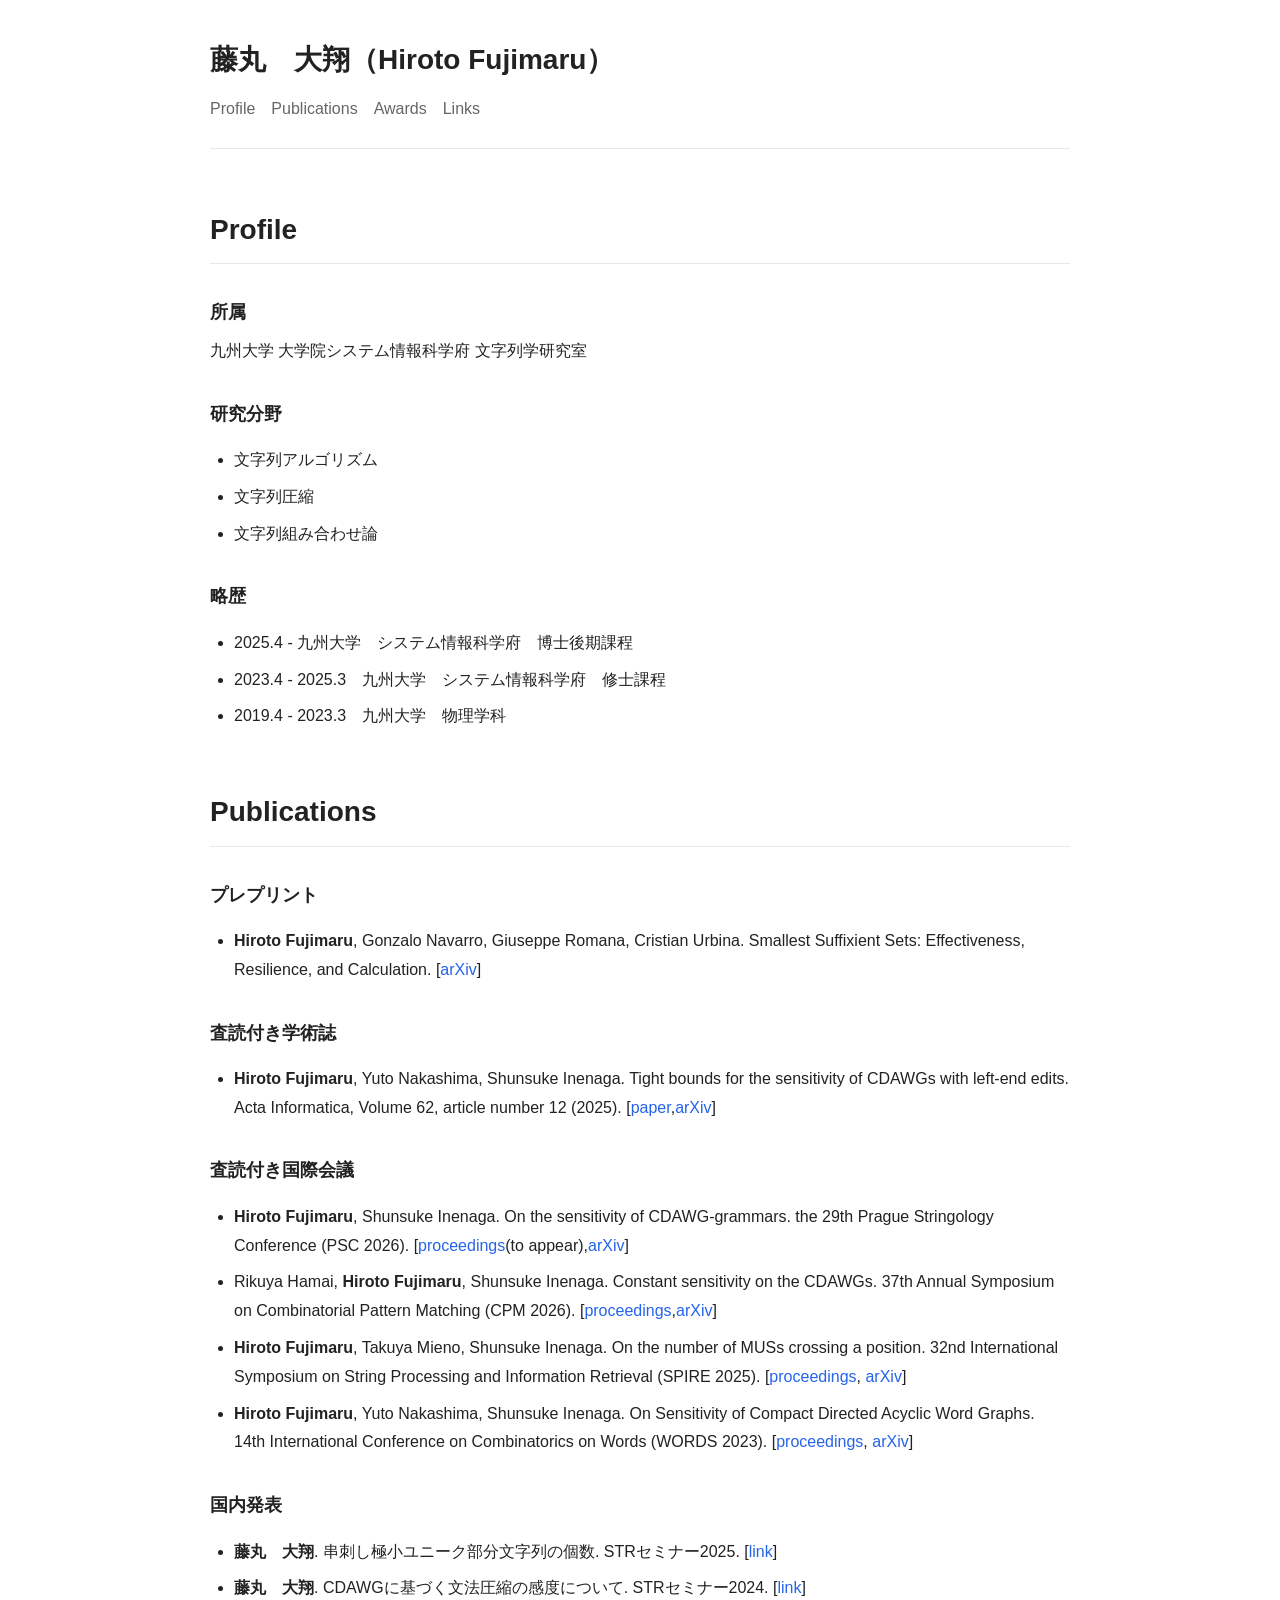
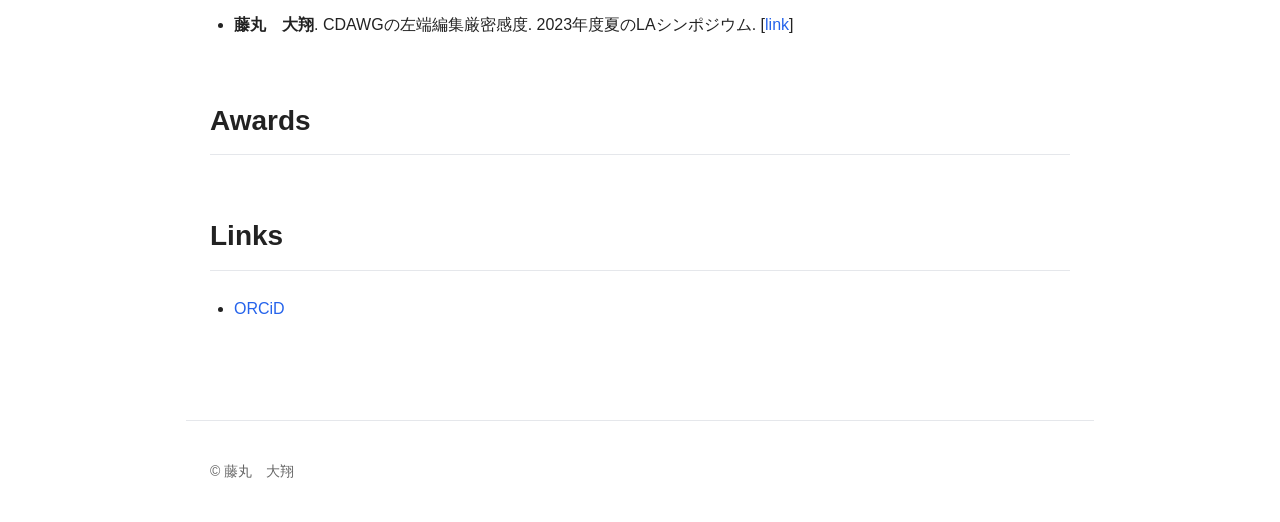
==== index.html @ 754b8659 "Update index.html" ====
<!doctype html>
<html lang="ja">
<head>
  <meta charset="utf-8">
  <meta name="viewport" content="width=device-width, initial-scale=1">
  <title>藤丸　大翔 | Portfolio</title>
  <meta name="description" content="あなたの名前のポートフォリオサイト">

  <link rel="stylesheet" href="style.css">
</head>

<body>
  <div class="content">
    <header class="site-header">
      <h1>藤丸　大翔（Hiroto Fujimaru）</h1>

      <nav class="header-nav">
        <a href="#profile">Profile</a>
        <a href="#publications">Publications</a>
        <a href="#awards">Awards</a>
        <a href="#links">Links</a>
      </nav>
    </header>

    <main>
      <section id="profile" class="section">
        <h2>Profile</h2>

        <h3>所属</h3>
          九州大学 大学院システム情報科学府
          文字列学研究室

        <h3>研究分野</h3>
        <ul>
          <li>文字列アルゴリズム</li>
          <li>文字列圧縮</li>
          <li>文字列組み合わせ論</li>
        </ul>
        <h3>略歴</h3>
        <ul>
          <li>2025.4 - 九州大学　システム情報科学府　博士後期課程</li>
          <li>2023.4 - 2025.3　九州大学　システム情報科学府　修士課程</li>
          <li>2019.4 - 2023.3　九州大学　物理学科</li>
        </ul>
      </section>

      <section id="publications" class="section">
        <h2>Publications</h2>

        <h3>プレプリント</h3>
        <ul>
          <li>
            <strong>Hiroto Fujimaru</strong>, Gonzalo Navarro, Giuseppe Romana, Cristian Urbina.
            Smallest Suffixient Sets: Effectiveness, Resilience, and Calculation.
            [<a href="https://arxiv.org/abs/2506.05638">arXiv</a>]
          </li>
        </ul>

        <h3>査読付き学術誌</h3>
          <ul>
          <li>
            <strong>Hiroto Fujimaru</strong>, Yuto Nakashima, Shunsuke Inenaga.
            Tight bounds for the sensitivity of CDAWGs with left-end edits.
            Acta Informatica, Volume 62, article number 12 (2025).
            [<a href="https://link.springer.com/article/10.1007/s00236-025-00478-y">paper</a>,<a href="https://arxiv.org/abs/2303.01726v5">arXiv</a>]
          </li>
          </ul>
        <h3>査読付き国際会議</h3>
        <ul>
          <li>
            <strong>Hiroto Fujimaru</strong>, Shunsuke Inenaga.
            On the sensitivity of CDAWG-grammars.
            the 29th Prague Stringology Conference (PSC 2026).
            [<a href="#">proceedings</a>(to appear),<a href="https://arxiv.org/abs/2503.02415">arXiv</a>]
          </li>
          <li>
            Rikuya Hamai, <strong>Hiroto Fujimaru</strong>, Shunsuke Inenaga.
            Constant sensitivity on the CDAWGs.
           37th Annual Symposium on Combinatorial Pattern Matching (CPM 2026).
            [<a href="https://drops.dagstuhl.de/entities/document/10.4230/LIPIcs.CPM.2026.8">proceedings</a>,<a href="https://arxiv.org/abs/2502.05915">arXiv</a>]
          </li>
          <li>
            <strong>Hiroto Fujimaru</strong>, Takuya Mieno, Shunsuke Inenaga.
            On the number of MUSs crossing a position.
           32nd International Symposium on String Processing and Information Retrieval (SPIRE 2025).
            [<a href="https://link.springer.com/chapter/10.1007/978-3-032-05228-5_11">proceedings</a>, <a href="https://arxiv.org/abs/2508.16092">arXiv</a>]
          </li>
          <li>
            <strong>Hiroto Fujimaru</strong>, Yuto Nakashima, Shunsuke Inenaga.
            On Sensitivity of Compact Directed Acyclic Word Graphs.
           14th International Conference on Combinatorics on Words (WORDS 2023).
            [<a href="https://link.springer.com/chapter/10.1007/978-3-031-33180-0_13">proceedings</a>, <a href="https://arxiv.org/abs/2303.01726v2">arXiv</a>]
          </li>
        </ul>

        <h3>国内発表</h3>
        <ul>
          <li>
            <strong>藤丸　大翔</strong>.
            串刺し極小ユニーク部分文字列の個数.
            STRセミナー2025.
            [<a href="https://str-seminar.github.io/2025/index.html">link</a>]
          </li>
          <li>
            <strong>藤丸　大翔</strong>.
            CDAWGに基づく文法圧縮の感度について.
            STRセミナー2024.
            [<a href="https://sites.google.com/view/str2024sapporo#h.zbkjpojqd9g">link</a>]
          </li>
          <li>
            <strong>藤丸　大翔</strong>.
            CDAWGの左端編集厳密感度.
            2023年度夏のLAシンポジウム.
            [<a href="https://la-symposium.github.io/2023/summer.html">link</a>]
          </li>
        </ul>
      </section>

      <section id="awards" class="section">
        <h2>Awards</h2>
        <ul>
        </ul>
      </section>

      <section id="links" class="section">
        <h2>Links</h2>
        <ul>
           <li>
           <a href="https://orcid.org/0009-0001-0690-7442">ORCiD</a>
           </li>
        </ul>
      </section>
    </main>
  </div>

  <footer>
    <p>&copy; 藤丸　大翔</p>
  </footer>

  <script src="script.js"></script>
</body>
</html>
---- style.css ----
:root {
  --bg: #ffffff;
  --text: #222222;
  --muted: #666666;
  --link: #2563eb;
  --border: #e5e7eb;
  --section-bg: #ffffff;
}

body {
  margin: 0;
  font-family: -apple-system, BlinkMacSystemFont, "Segoe UI", sans-serif;
  line-height: 1.8;
  color: var(--text);
  background: var(--bg);
}

.content {
  max-width: 860px;
  margin: 0 auto;
  padding: 40px 24px;
}

.site-header {
  margin-bottom: 56px;
  padding-bottom: 24px;
  border-bottom: 1px solid var(--border);
}

.site-header h1 {
  margin: 0 0 16px;
  font-size: 28px;
  line-height: 1.4;
}

.header-nav {
  display: flex;
  flex-wrap: wrap;
  gap: 16px;
}

.header-nav a {
  color: var(--muted);
  text-decoration: none;
}

.header-nav a:hover {
  color: var(--link);
}

.section {
  margin-bottom: 56px;
}

.section h2 {
  font-size: 28px;
  margin-bottom: 24px;
  border-bottom: 1px solid var(--border);
  padding-bottom: 8px;
}

.section h3 {
  font-size: 18px;
  margin-top: 32px;
  margin-bottom: 8px;
}

ul {
  padding-left: 1.5em;
}

li {
  margin-bottom: 8px;
}

a {
  color: var(--link);
  text-decoration: none;
}

a:hover {
  text-decoration: underline;
}

footer {
  max-width: 860px;
  margin: 0 auto;
  padding: 24px;
  color: var(--muted);
  font-size: 14px;
  border-top: 1px solid var(--border);
}

@media (prefers-color-scheme: dark) {
  :root {
    --bg: #111111;
    --text: #eeeeee;
    --muted: #aaaaaa;
    --link: #93c5fd;
    --border: #333333;
    --section-bg: #111111;
  }
}
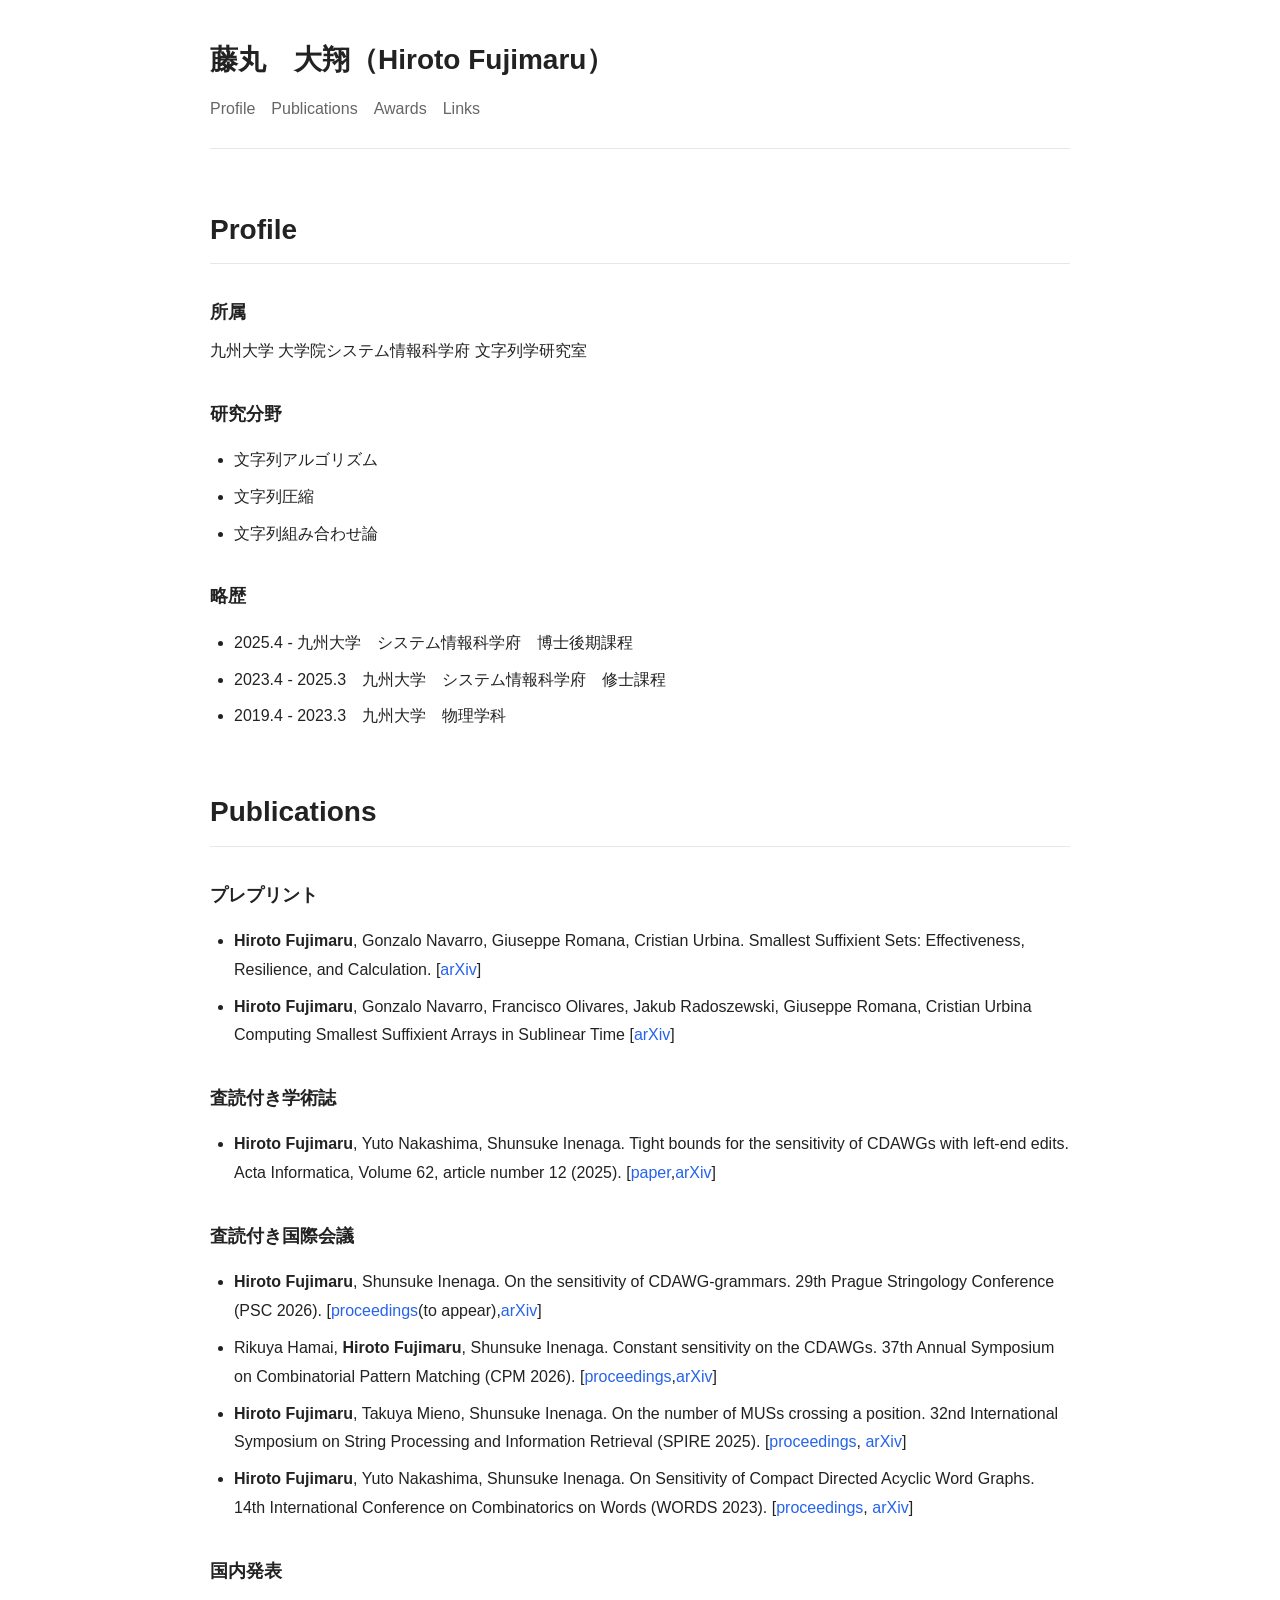
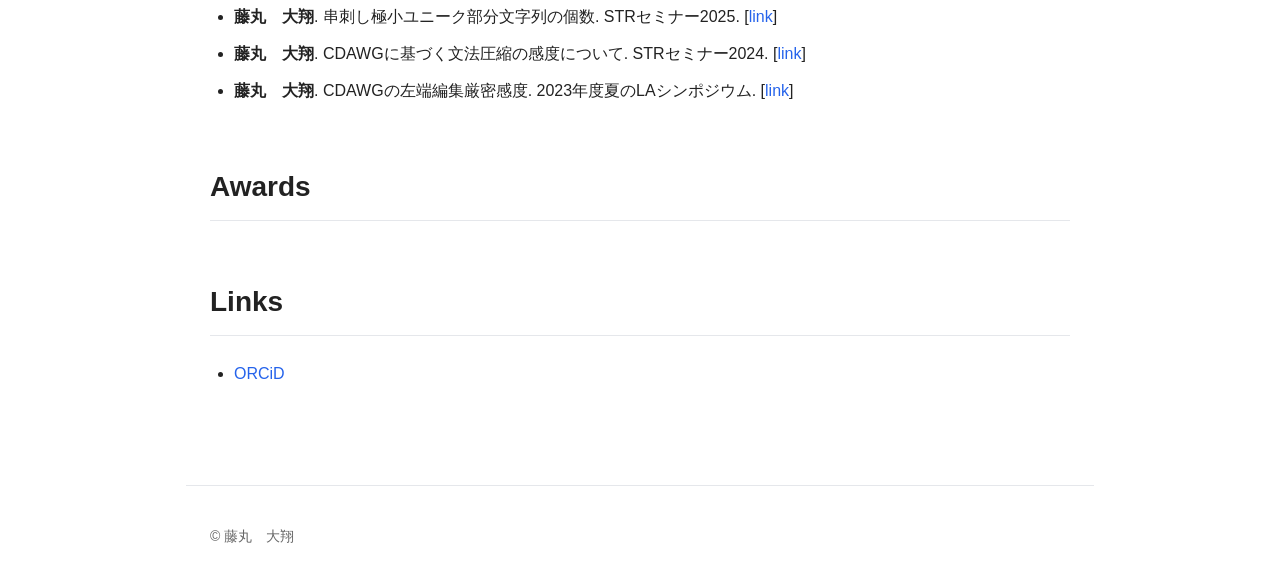
==== commit 61256cda: "Update index.html" ====
--- a/index.html
+++ b/index.html
@@ -54,6 +54,11 @@
             Smallest Suffixient Sets: Effectiveness, Resilience, and Calculation.
             [<a href="https://arxiv.org/abs/2506.05638">arXiv</a>]
           </li>
+          <li>
+            <strong>Hiroto Fujimaru</strong>, Gonzalo Navarro, Francisco Olivares, Jakub Radoszewski, Giuseppe Romana, Cristian Urbina
+            Computing Smallest Suffixient Arrays in Sublinear Time
+            [<a href="https://arxiv.org/abs/2607.00204">arXiv</a>]
+          </li>
         </ul>
 
         <h3>査読付き学術誌</h3>
@@ -70,7 +75,7 @@
           <li>
             <strong>Hiroto Fujimaru</strong>, Shunsuke Inenaga.
             On the sensitivity of CDAWG-grammars.
-            the 29th Prague Stringology Conference (PSC 2026).
+            29th Prague Stringology Conference (PSC 2026).
             [<a href="#">proceedings</a>(to appear),<a href="https://arxiv.org/abs/2503.02415">arXiv</a>]
           </li>
           <li>
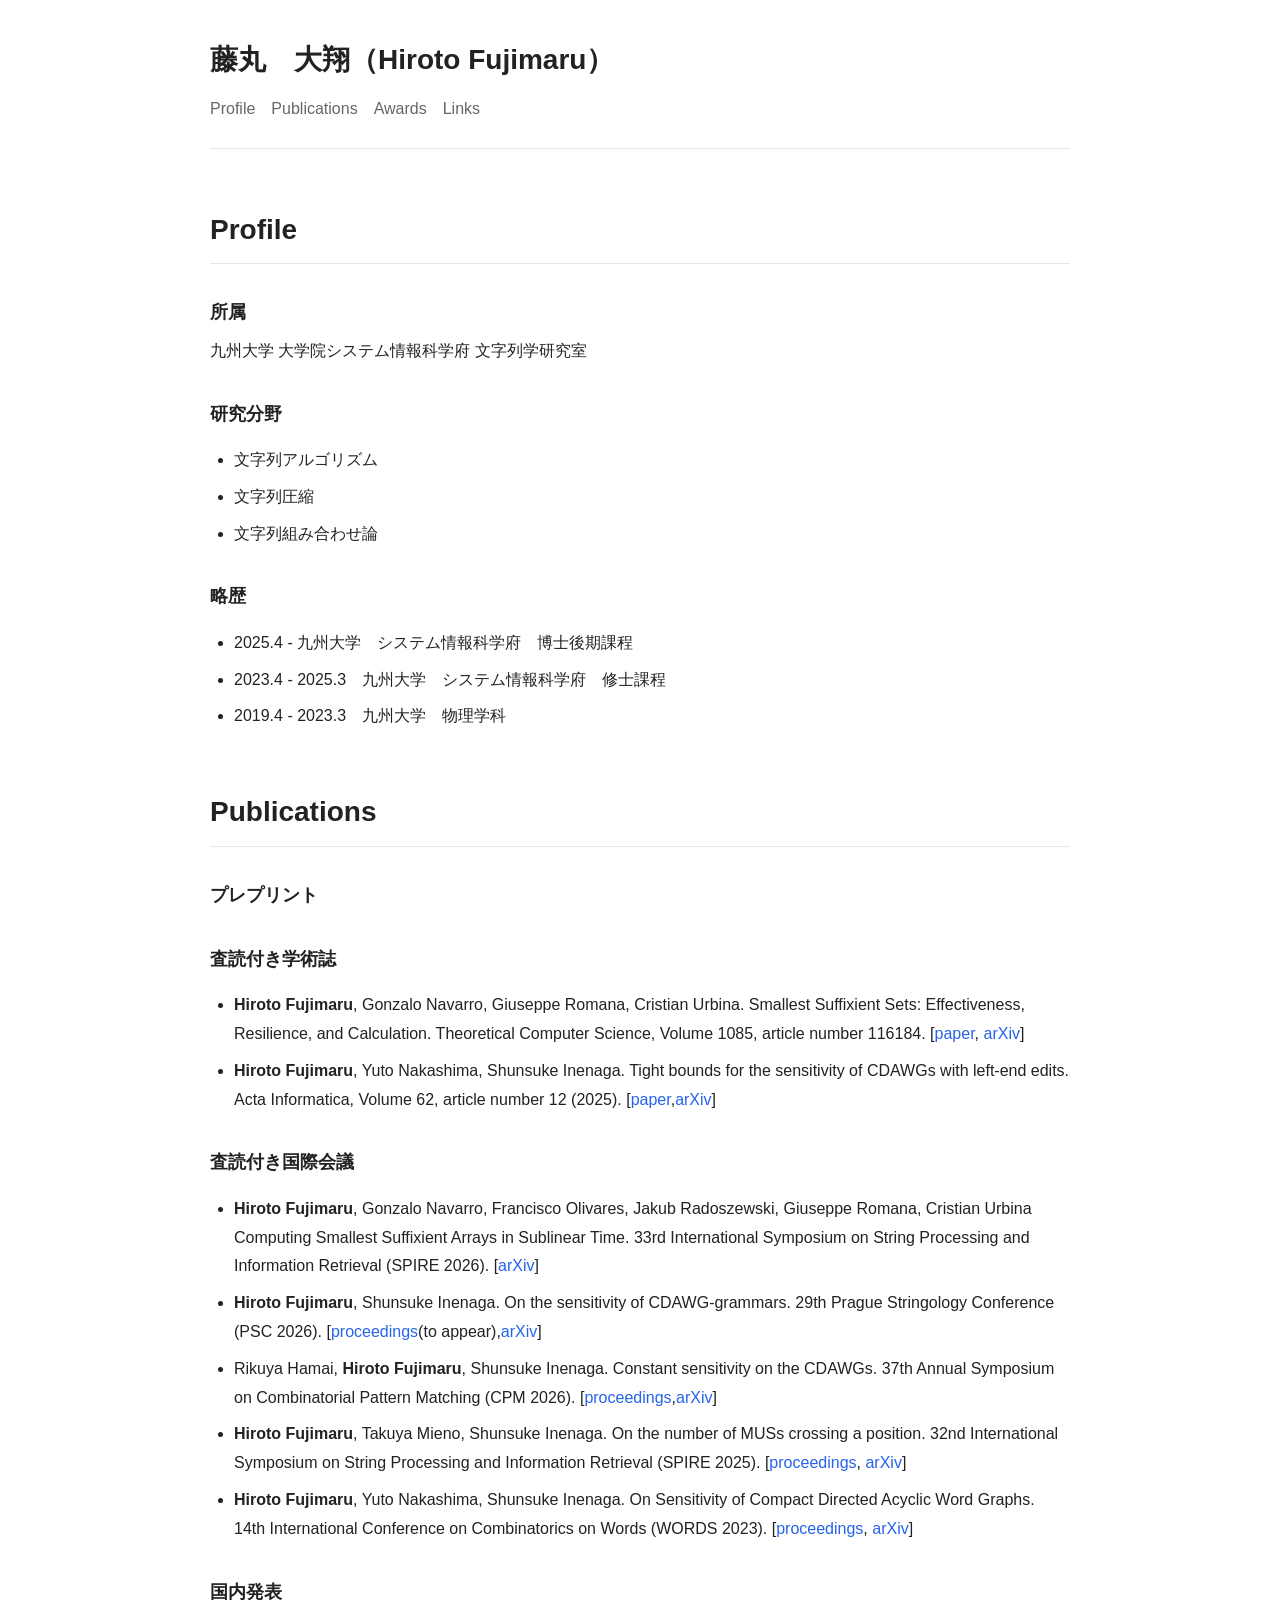
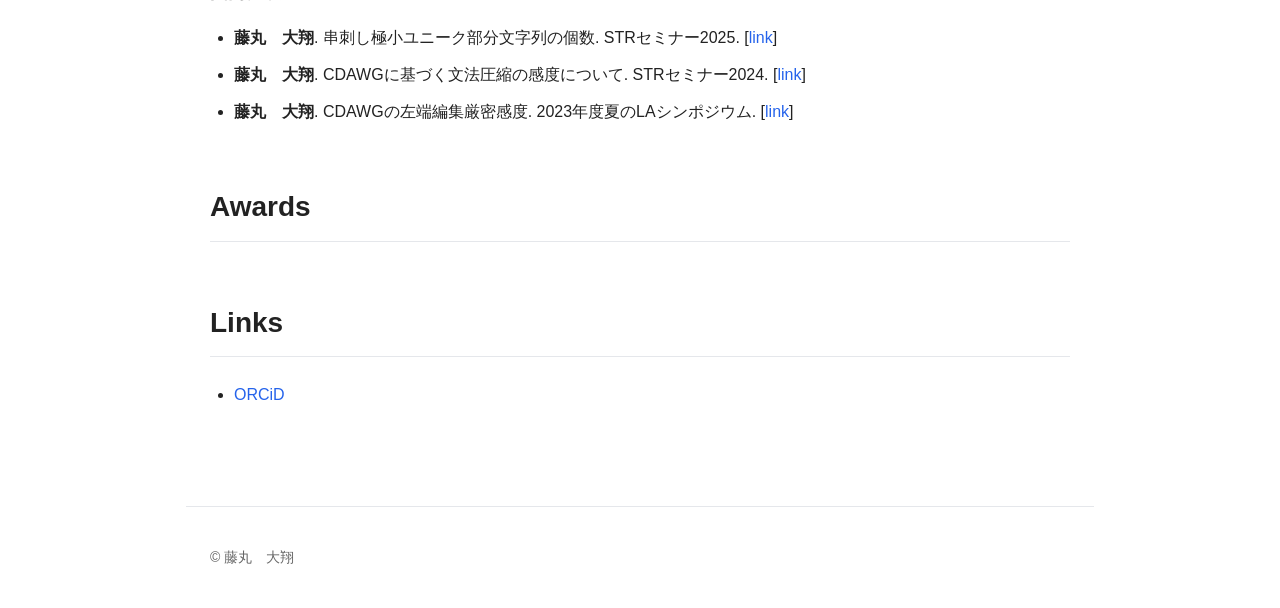
==== commit 22695780: "Update index.html" ====
--- a/index.html
+++ b/index.html
@@ -49,20 +49,17 @@
 
         <h3>プレプリント</h3>
         <ul>
-          <li>
-            <strong>Hiroto Fujimaru</strong>, Gonzalo Navarro, Giuseppe Romana, Cristian Urbina.
-            Smallest Suffixient Sets: Effectiveness, Resilience, and Calculation.
-            [<a href="https://arxiv.org/abs/2506.05638">arXiv</a>]
-          </li>
-          <li>
-            <strong>Hiroto Fujimaru</strong>, Gonzalo Navarro, Francisco Olivares, Jakub Radoszewski, Giuseppe Romana, Cristian Urbina
-            Computing Smallest Suffixient Arrays in Sublinear Time
-            [<a href="https://arxiv.org/abs/2607.00204">arXiv</a>]
-          </li>
+          
         </ul>
 
         <h3>査読付き学術誌</h3>
           <ul>
+          <li>
+            <strong>Hiroto Fujimaru</strong>, Gonzalo Navarro, Giuseppe Romana, Cristian Urbina.
+            Smallest Suffixient Sets: Effectiveness, Resilience, and Calculation.
+            Theoretical Computer Science, Volume 1085, article number 116184.
+            [<a href="https://www.sciencedirect.com/science/article/pii/S0304397526004135">paper</a>, <a href="https://arxiv.org/abs/2506.05638">arXiv</a>]
+          </li>
           <li>
             <strong>Hiroto Fujimaru</strong>, Yuto Nakashima, Shunsuke Inenaga.
             Tight bounds for the sensitivity of CDAWGs with left-end edits.
@@ -72,6 +69,12 @@
           </ul>
         <h3>査読付き国際会議</h3>
         <ul>
+          <li>
+            <strong>Hiroto Fujimaru</strong>, Gonzalo Navarro, Francisco Olivares, Jakub Radoszewski, Giuseppe Romana, Cristian Urbina
+            Computing Smallest Suffixient Arrays in Sublinear Time.
+            33rd International Symposium on String Processing and Information Retrieval (SPIRE 2026).
+            [<a href="https://arxiv.org/abs/2607.00204">arXiv</a>]
+          </li>
           <li>
             <strong>Hiroto Fujimaru</strong>, Shunsuke Inenaga.
             On the sensitivity of CDAWG-grammars.
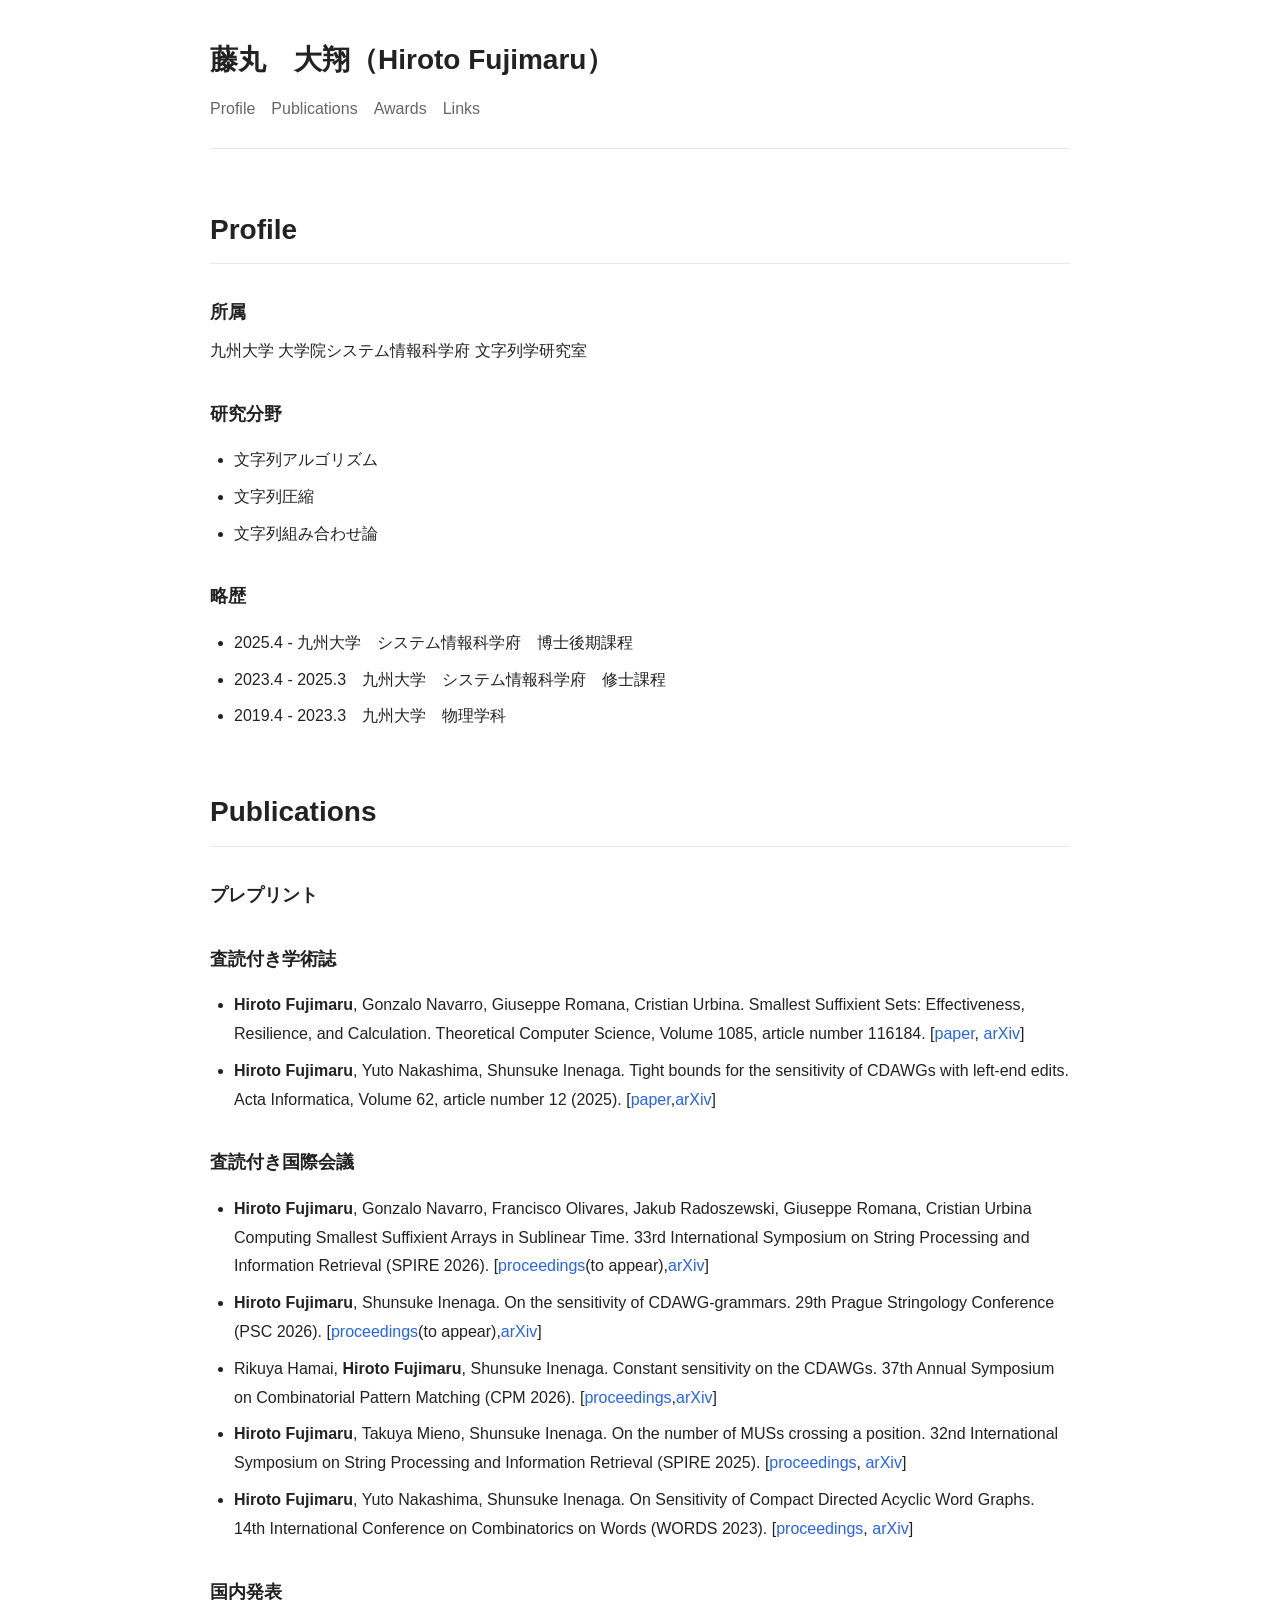
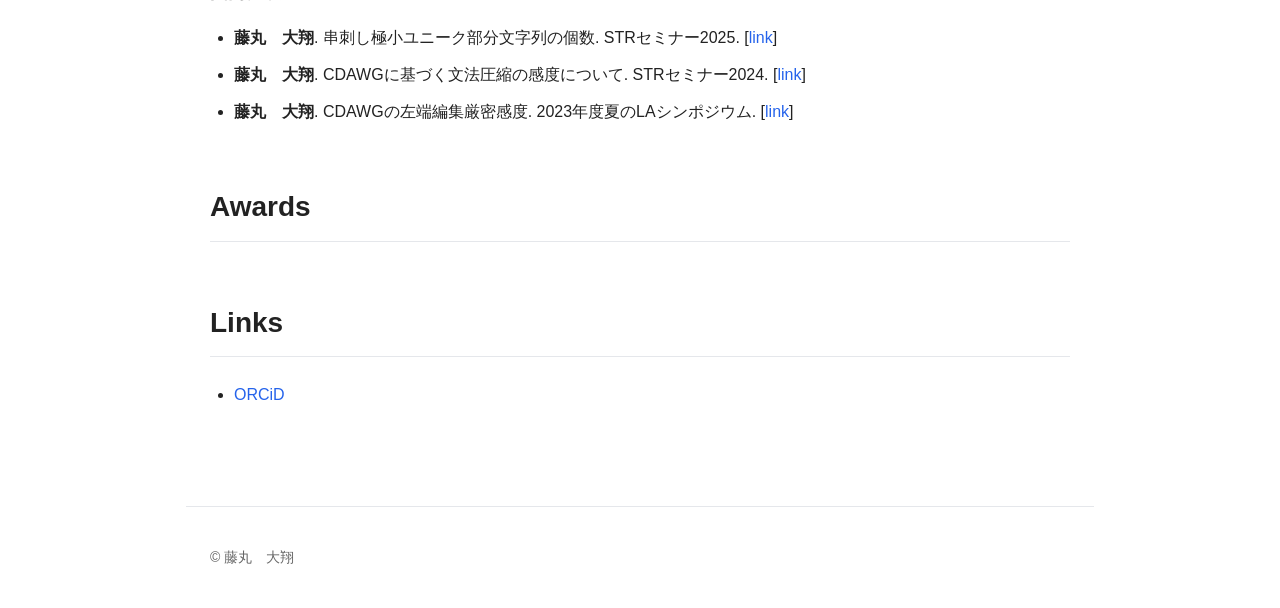
==== commit 76106238: "Update index.html" ====
--- a/index.html
+++ b/index.html
@@ -73,7 +73,7 @@
             <strong>Hiroto Fujimaru</strong>, Gonzalo Navarro, Francisco Olivares, Jakub Radoszewski, Giuseppe Romana, Cristian Urbina
             Computing Smallest Suffixient Arrays in Sublinear Time.
             33rd International Symposium on String Processing and Information Retrieval (SPIRE 2026).
-            [<a href="https://arxiv.org/abs/2607.00204">arXiv</a>]
+            [<a href="#">proceedings</a>(to appear),<a href="https://arxiv.org/abs/2607.00204">arXiv</a>]
           </li>
           <li>
             <strong>Hiroto Fujimaru</strong>, Shunsuke Inenaga.
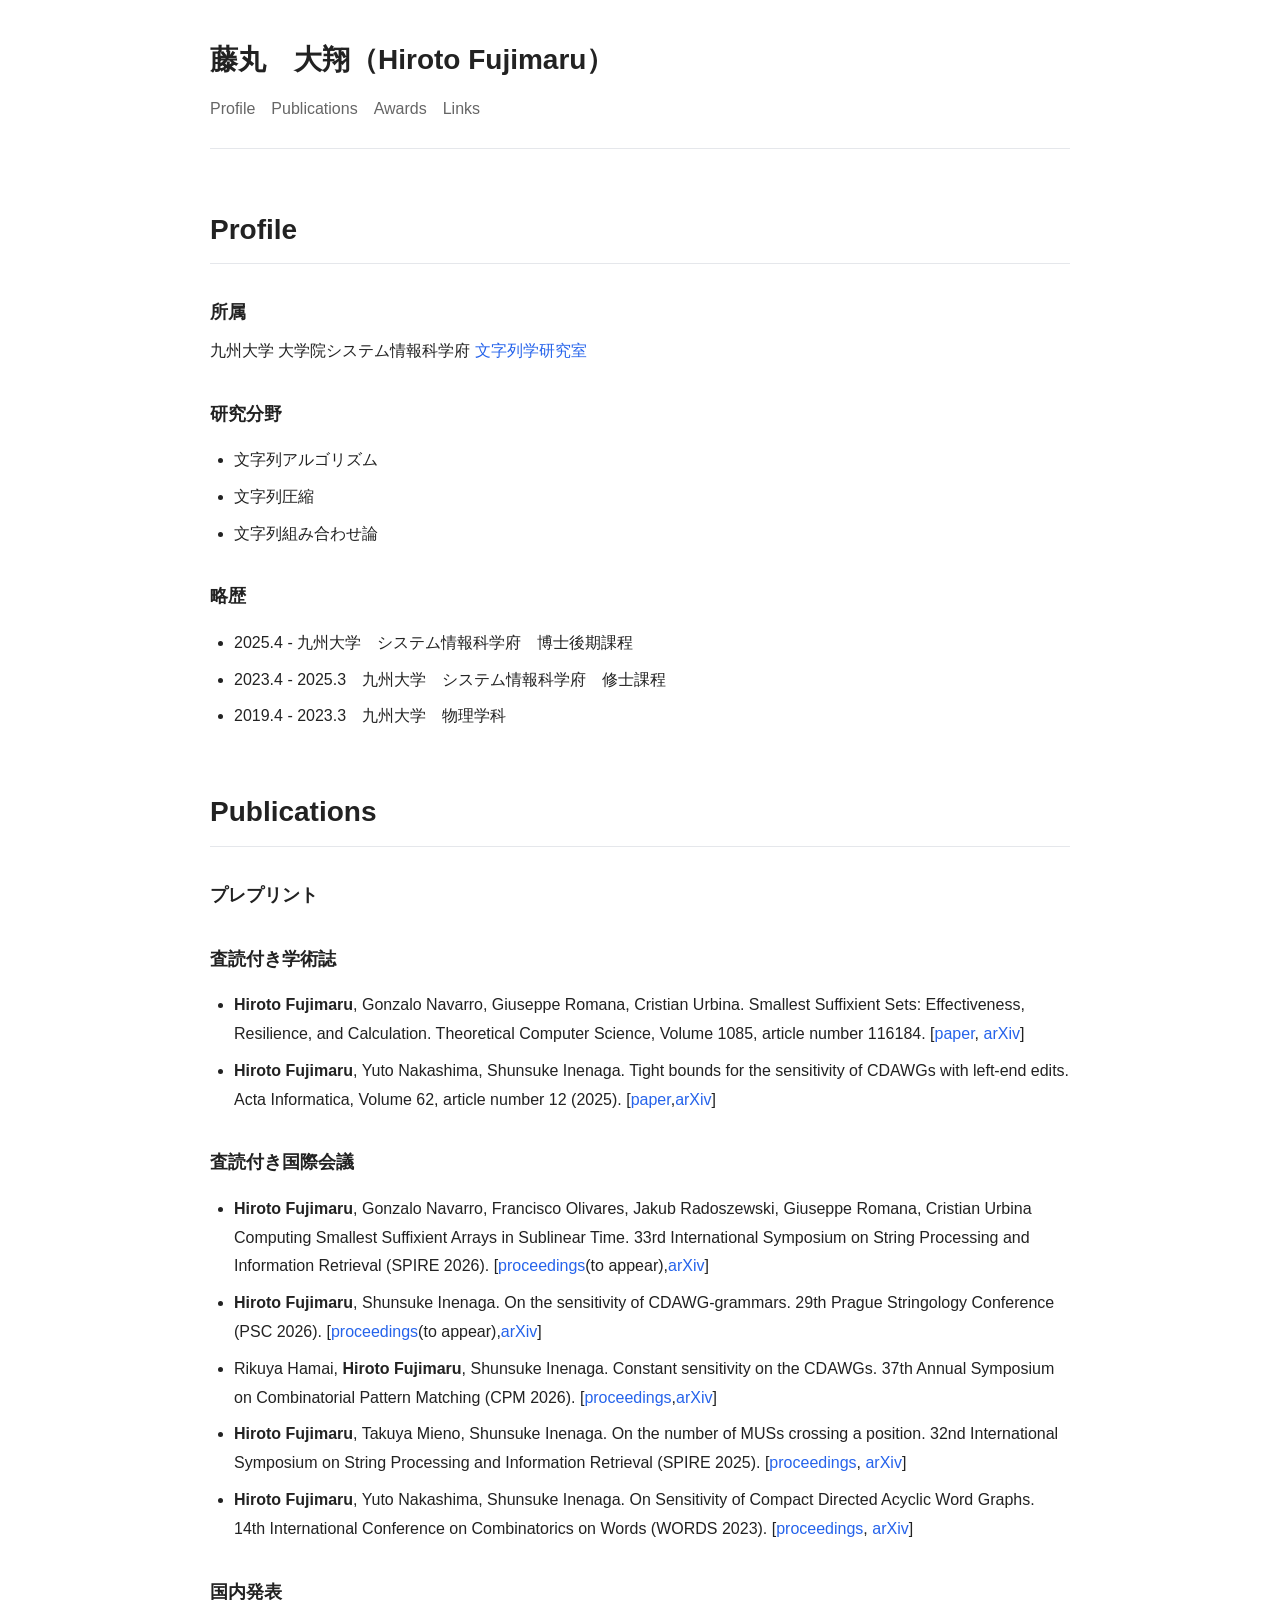
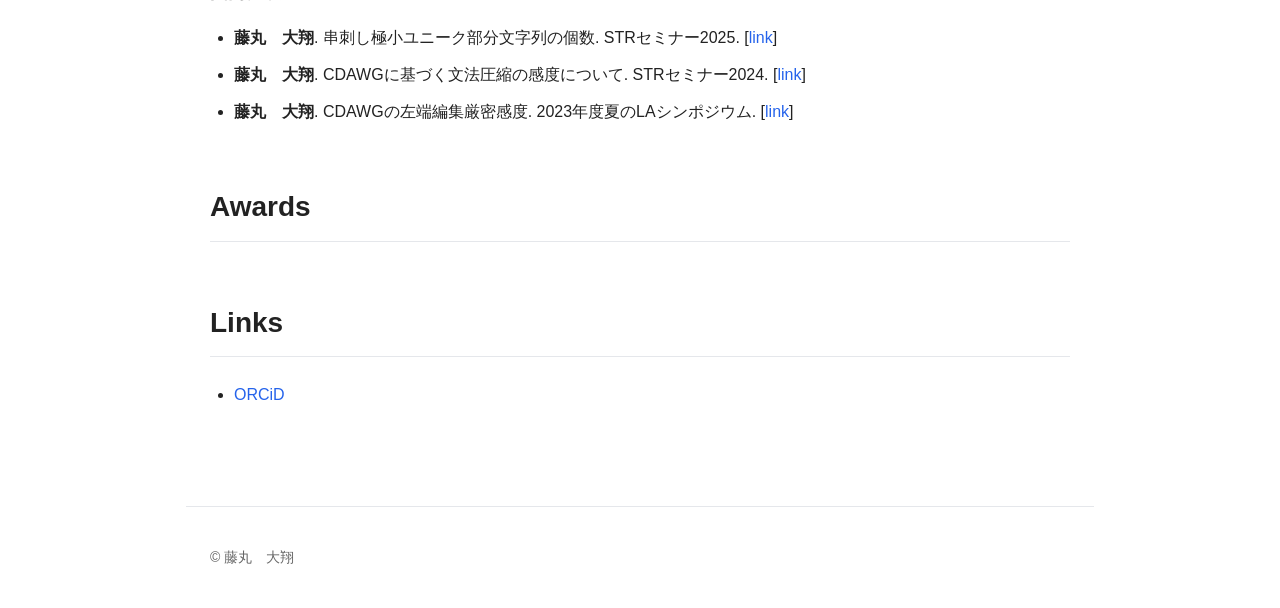
==== commit 71c1f702: "Update index.html" ====
--- a/index.html
+++ b/index.html
@@ -28,7 +28,7 @@
 
         <h3>所属</h3>
           九州大学 大学院システム情報科学府
-          文字列学研究室
+           <a href="https://sites.google.com/view/strads-qu/home">文字列学研究室</a>
 
         <h3>研究分野</h3>
         <ul>
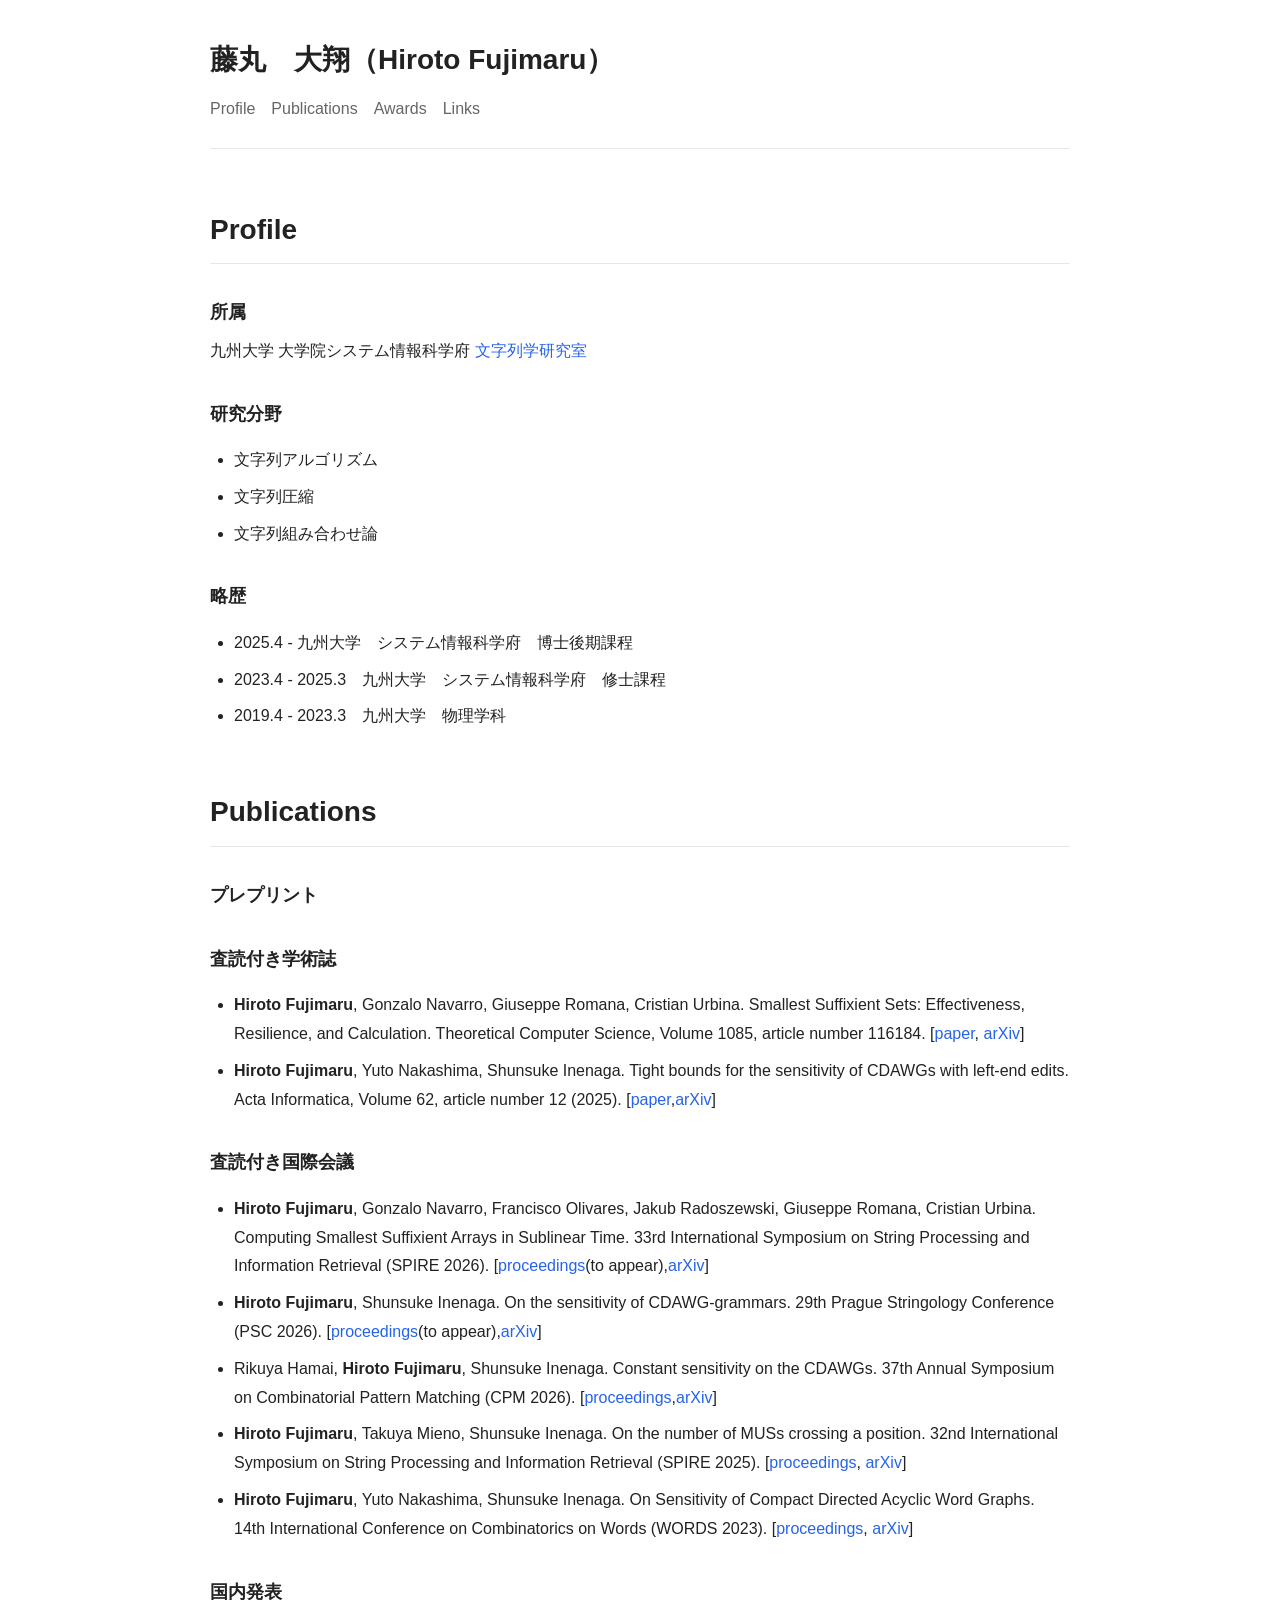
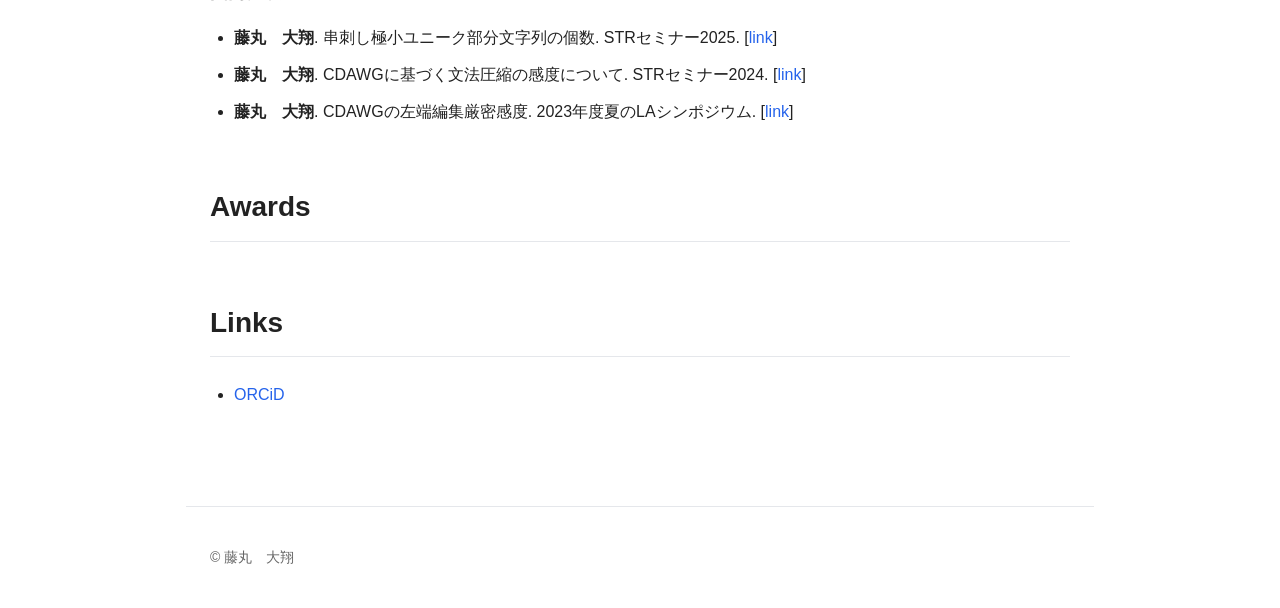
==== commit fdab820b: "Update index.html" ====
--- a/index.html
+++ b/index.html
@@ -70,7 +70,7 @@
         <h3>査読付き国際会議</h3>
         <ul>
           <li>
-            <strong>Hiroto Fujimaru</strong>, Gonzalo Navarro, Francisco Olivares, Jakub Radoszewski, Giuseppe Romana, Cristian Urbina
+            <strong>Hiroto Fujimaru</strong>, Gonzalo Navarro, Francisco Olivares, Jakub Radoszewski, Giuseppe Romana, Cristian Urbina.
             Computing Smallest Suffixient Arrays in Sublinear Time.
             33rd International Symposium on String Processing and Information Retrieval (SPIRE 2026).
             [<a href="#">proceedings</a>(to appear),<a href="https://arxiv.org/abs/2607.00204">arXiv</a>]
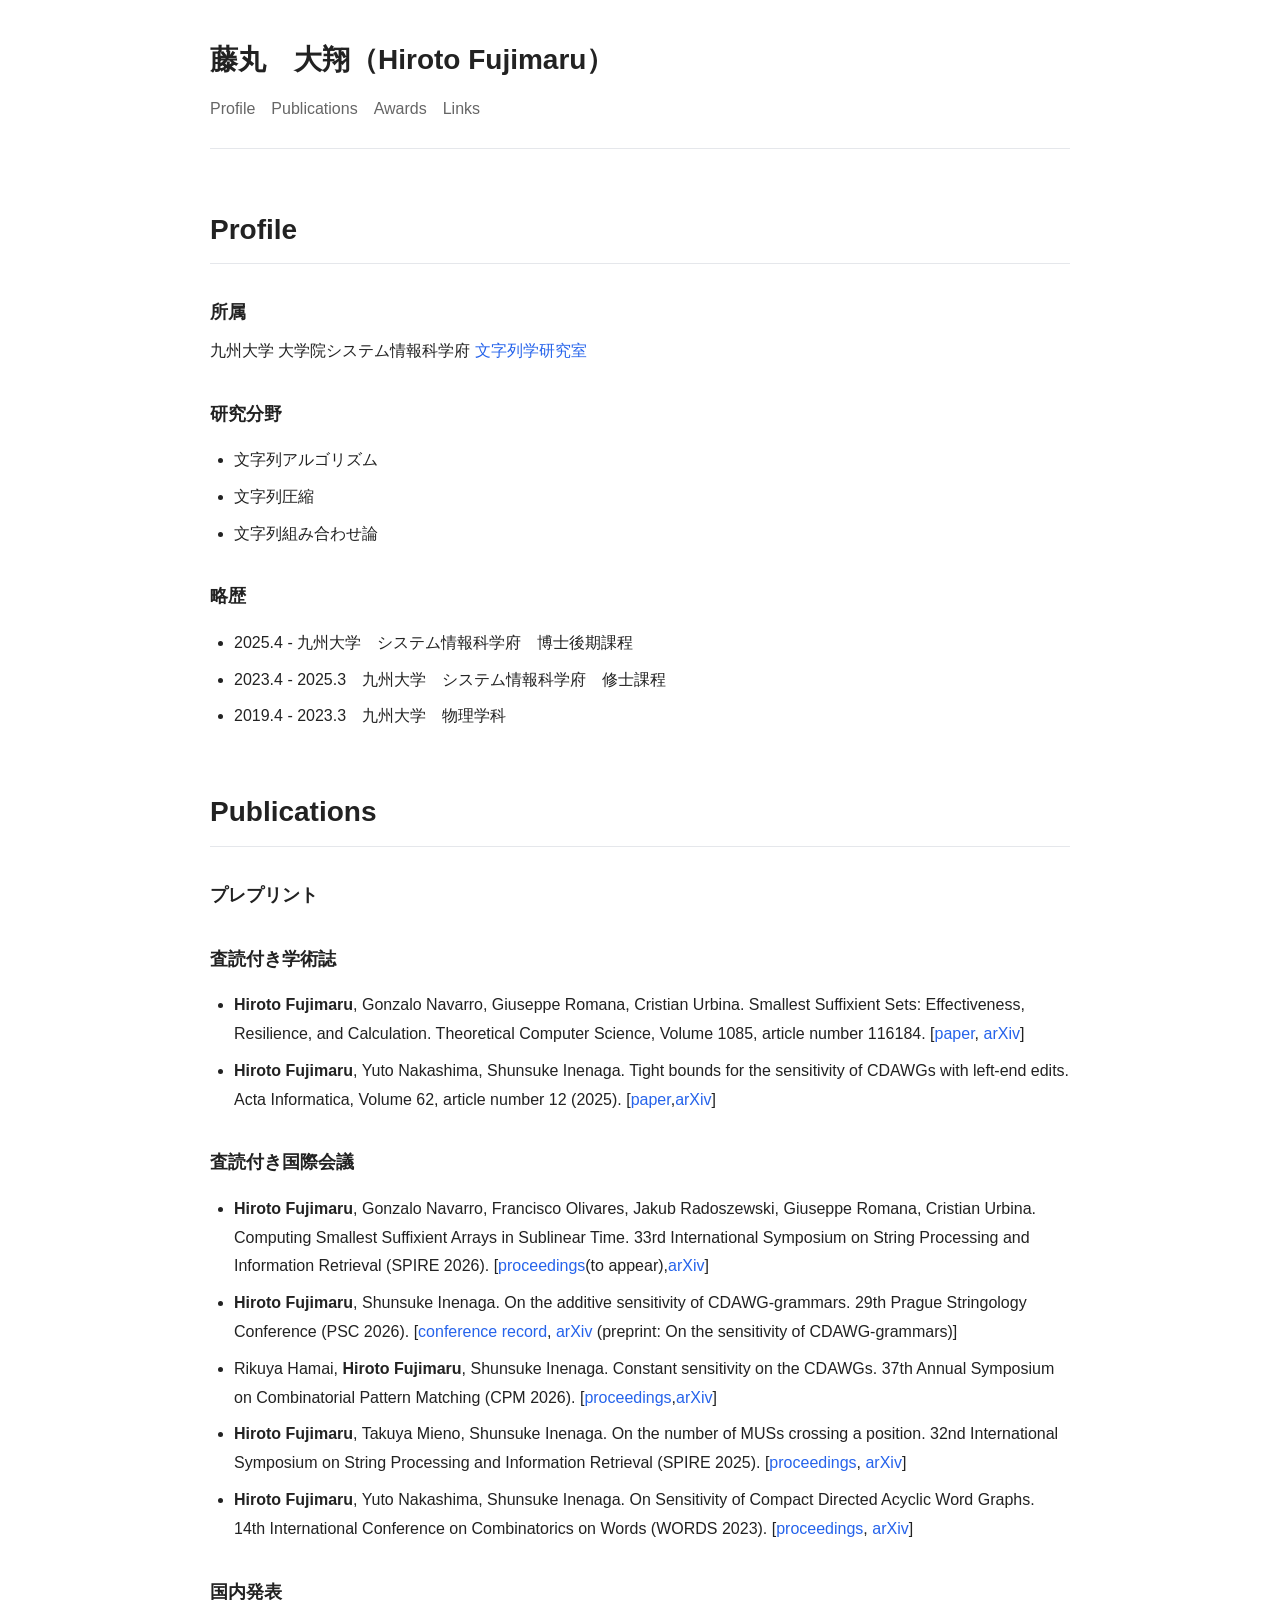
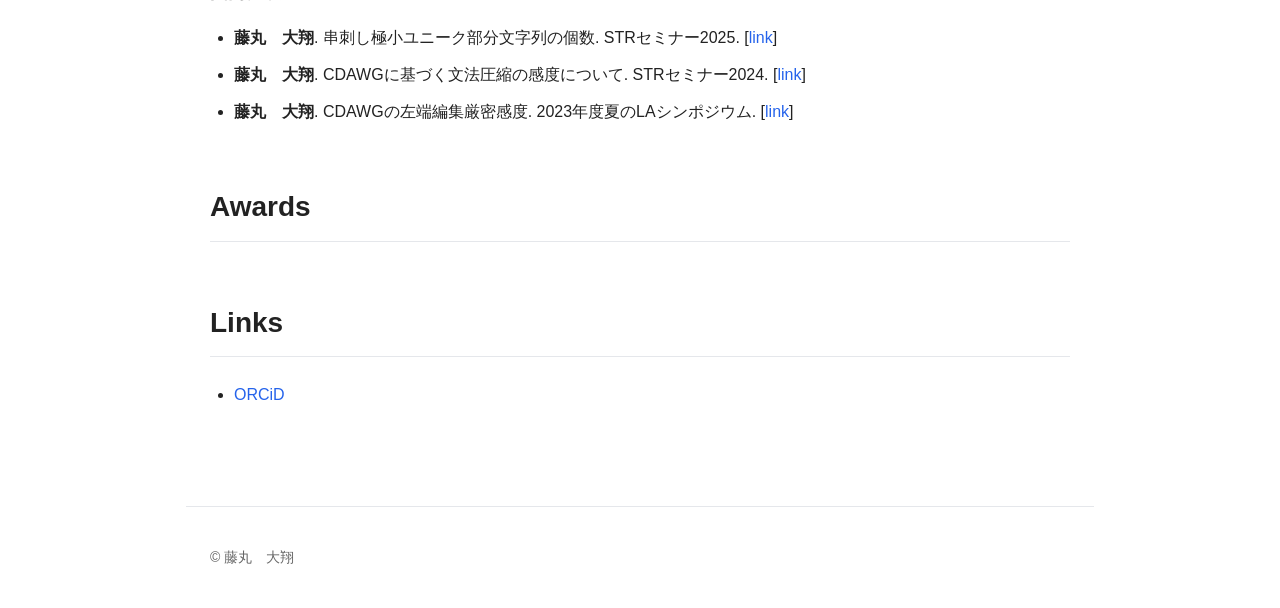
==== commit 4de3355b: "Update portfolio metadata and distinguish PSC conference and preprint titles" ====
--- a/index.html
+++ b/index.html
@@ -4,7 +4,7 @@
   <meta charset="utf-8">
   <meta name="viewport" content="width=device-width, initial-scale=1">
   <title>藤丸　大翔 | Portfolio</title>
-  <meta name="description" content="あなたの名前のポートフォリオサイト">
+  <meta name="description" content="藤丸大翔（Hiroto Fujimaru）の研究者ポートフォリオ。文字列アルゴリズム・文字列圧縮・文字列組み合わせ論の研究業績を紹介。">
 
   <link rel="stylesheet" href="style.css">
 </head>
@@ -77,9 +77,9 @@
           </li>
           <li>
             <strong>Hiroto Fujimaru</strong>, Shunsuke Inenaga.
-            On the sensitivity of CDAWG-grammars.
+            On the additive sensitivity of CDAWG-grammars.
             29th Prague Stringology Conference (PSC 2026).
-            [<a href="#">proceedings</a>(to appear),<a href="https://arxiv.org/abs/2503.02415">arXiv</a>]
+            [<a href="https://www.stringology.org/event/2026/">conference record</a>, <a href="https://arxiv.org/abs/2503.02415">arXiv</a> (preprint: On the sensitivity of CDAWG-grammars)]
           </li>
           <li>
             Rikuya Hamai, <strong>Hiroto Fujimaru</strong>, Shunsuke Inenaga.
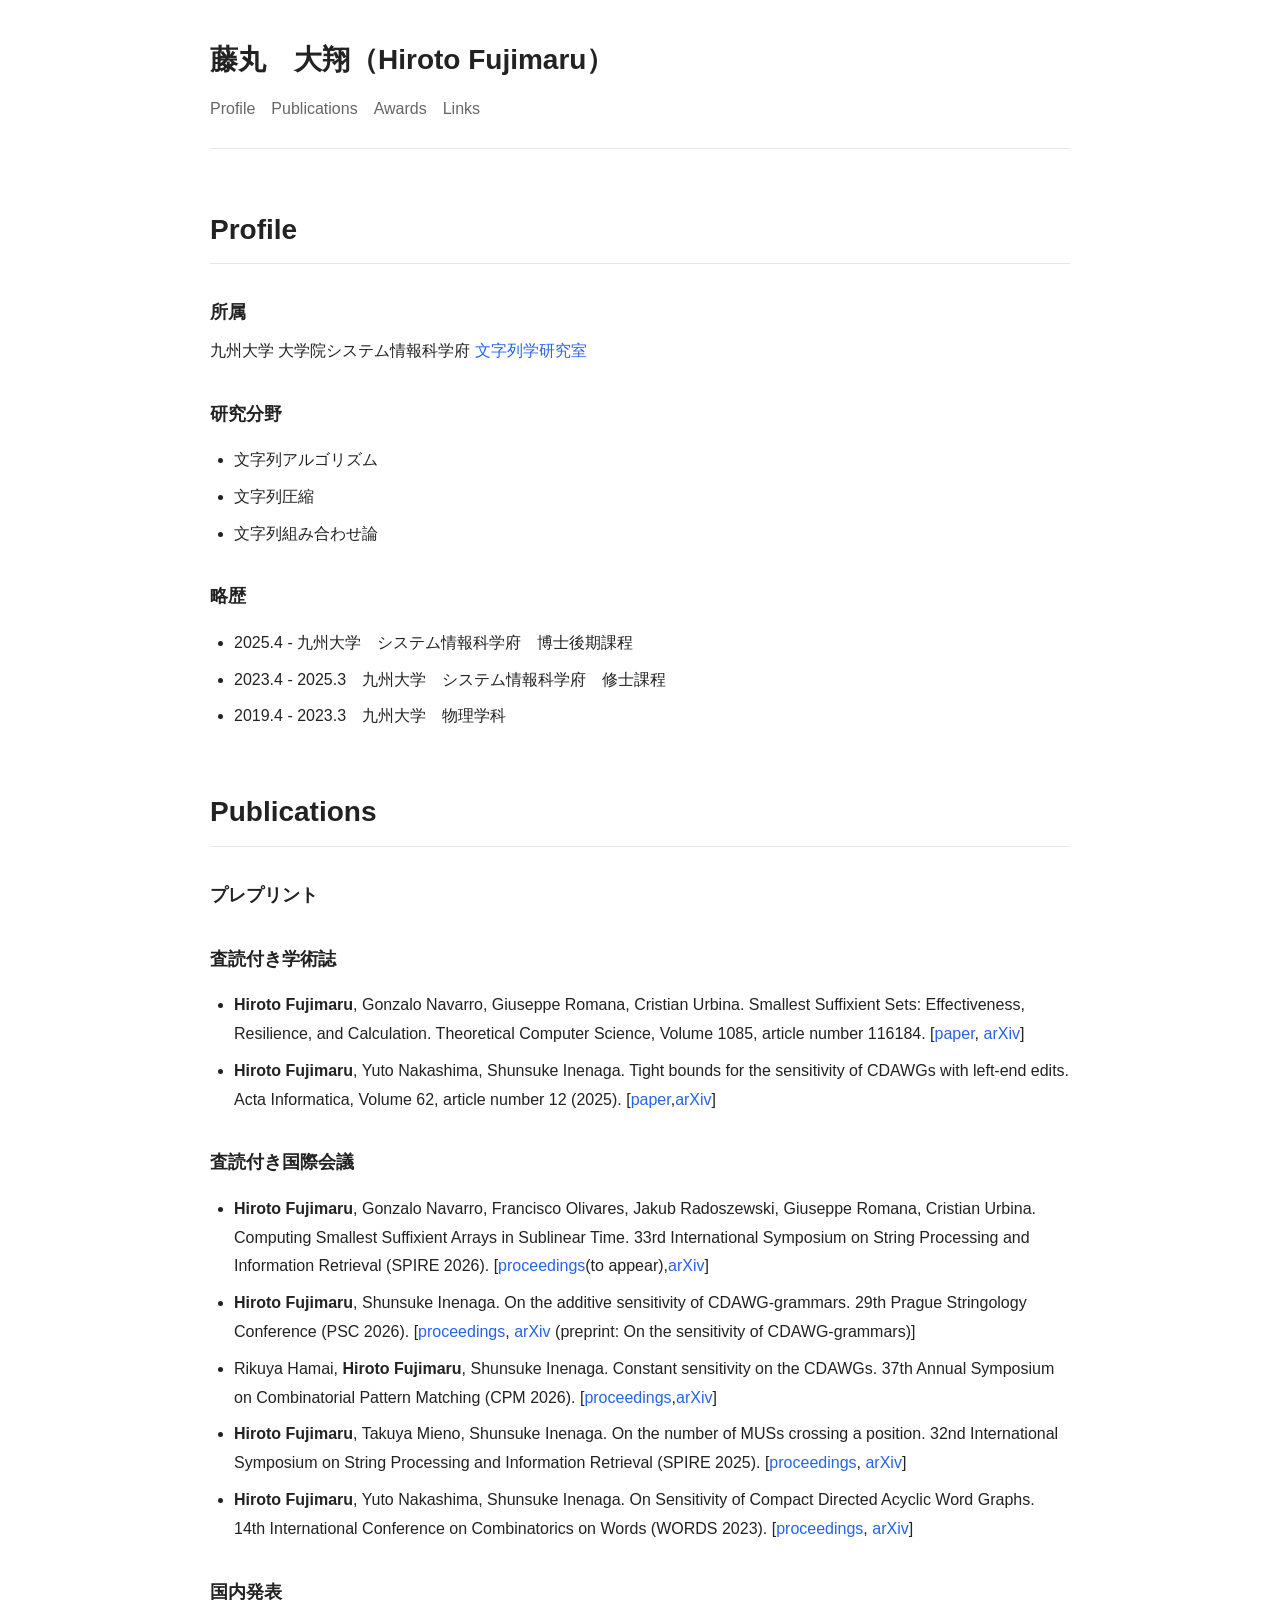
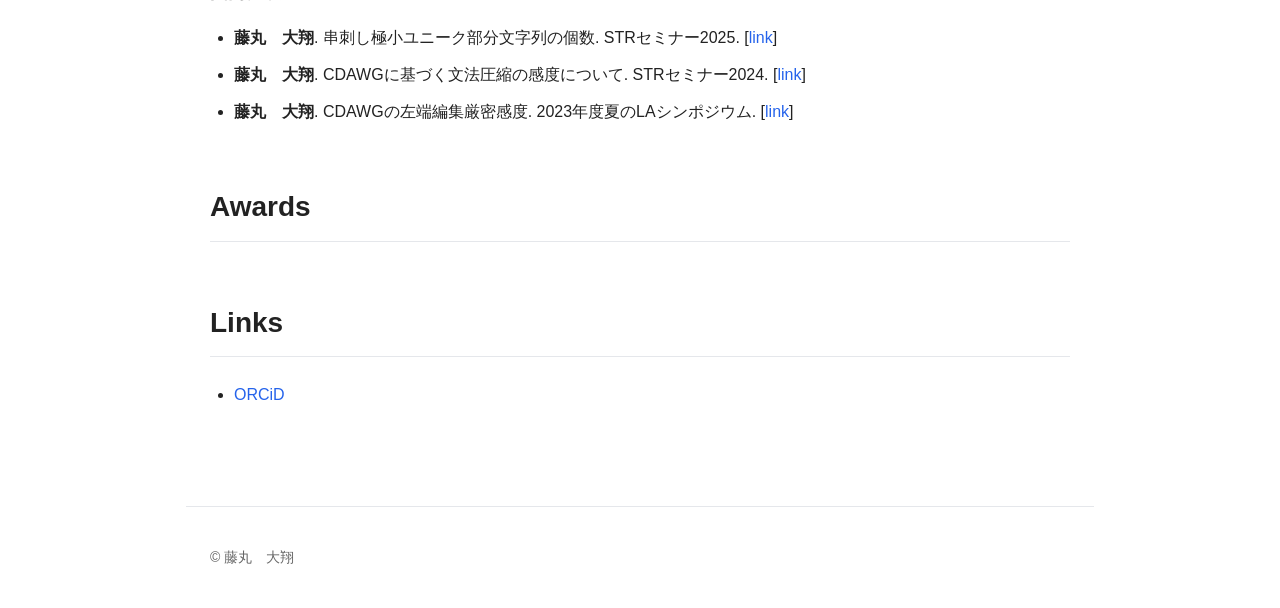
==== commit ec7eb2bf: "Update index.html" ====
--- a/index.html
+++ b/index.html
@@ -79,7 +79,7 @@
             <strong>Hiroto Fujimaru</strong>, Shunsuke Inenaga.
             On the additive sensitivity of CDAWG-grammars.
             29th Prague Stringology Conference (PSC 2026).
-            [<a href="https://www.stringology.org/event/2026/">conference record</a>, <a href="https://arxiv.org/abs/2503.02415">arXiv</a> (preprint: On the sensitivity of CDAWG-grammars)]
+            [<a href="https://www.stringology.org/event/2026/p05.html">proceedings</a>, <a href="https://arxiv.org/abs/2503.02415">arXiv</a> (preprint: On the sensitivity of CDAWG-grammars)]
           </li>
           <li>
             Rikuya Hamai, <strong>Hiroto Fujimaru</strong>, Shunsuke Inenaga.
